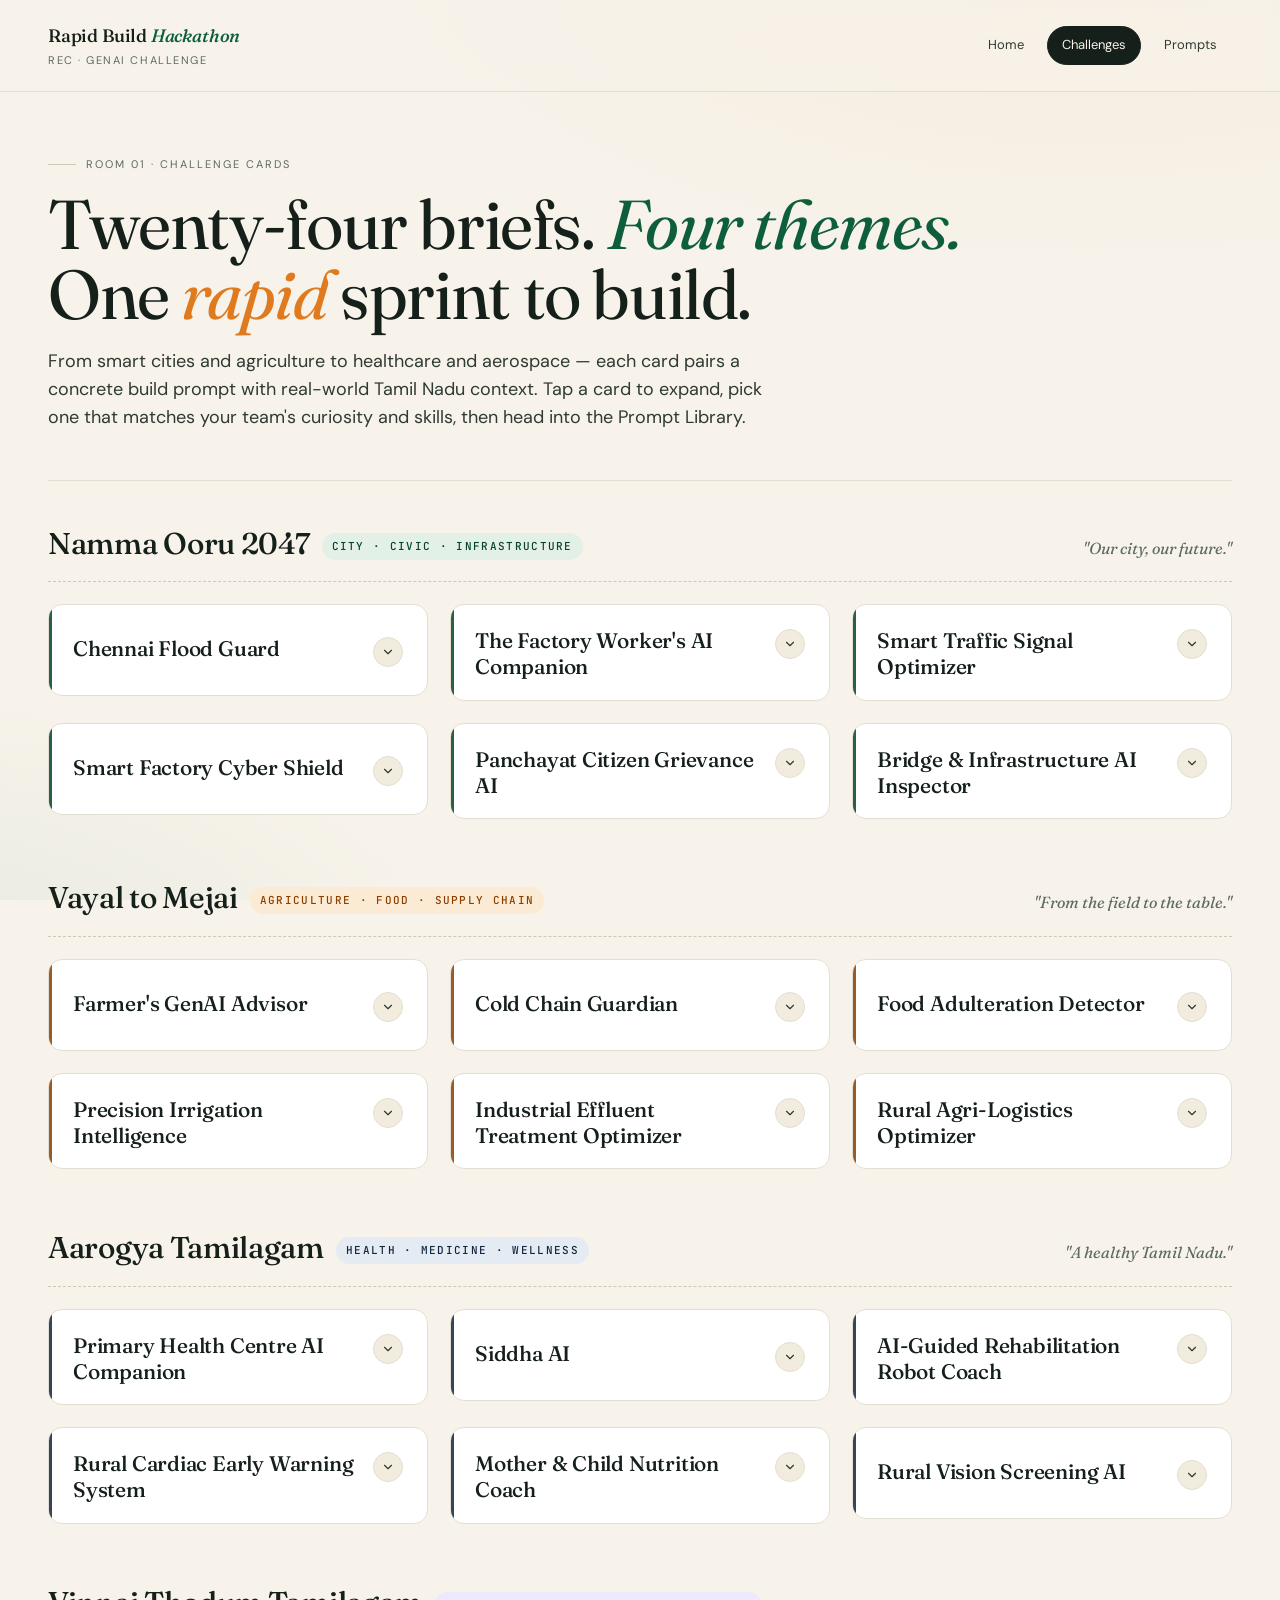
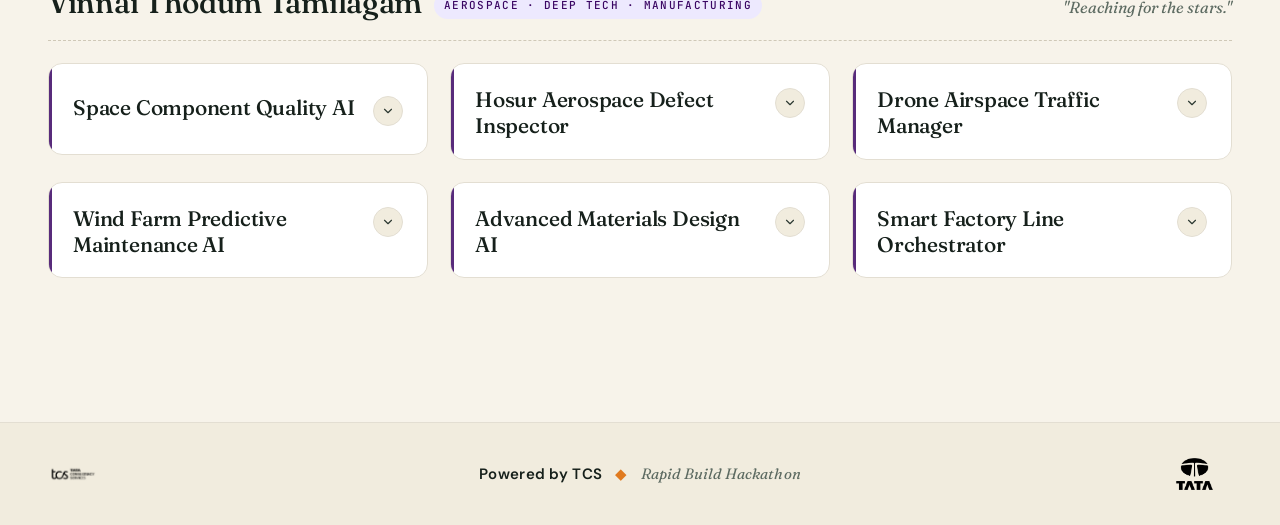
==== challenges.html @ cb7786ad "REC GenAI Hackathon site — challenges, prompts, and landing page Frontend-only site for the REC Rapi" ====
<!doctype html>
<html lang="en">
<head>
  <meta charset="utf-8" />
  <meta name="viewport" content="width=device-width, initial-scale=1" />
  <title>Challenges · REC GenAI Hackathon</title>
  <meta name="description" content="Twenty-four challenge briefs across four Tamil Nadu themes — Namma Ooru 2047, Vayal to Mejai, Aarogya Tamilagam, and Vinnai Thodum Tamilagam." />
  <link rel="preconnect" href="https://fonts.googleapis.com">
  <link rel="preconnect" href="https://fonts.gstatic.com" crossorigin>
  <link rel="stylesheet" href="styles.css" />
</head>
<body>
  <header class="topbar">
    <a href="index.html" class="brand" aria-label="Rapid Build Hackathon home">

      <span>
        <div class="brand-title">Rapid Build <em>Hackathon</em></div>
        <div class="brand-tag">REC · GenAI Challenge</div>
      </span>
    </a>
    <nav class="nav-links" aria-label="Primary">
      <a class="nav-link" href="index.html">Home</a>
      <a class="nav-link is-active" href="challenges.html">Challenges</a>
      <a class="nav-link" href="prompts.html">Prompts</a>
    </nav>
  </header>

  <main>
    <section class="rise d1">
      <div class="page-kicker">Room 01 · Challenge Cards</div>
      <h1 class="page-title">Twenty-four briefs. <em>Four themes.</em><br/>One <span class="sa">rapid</span> sprint to build.</h1>
      <p class="page-lead">From smart cities and agriculture to healthcare and aerospace &mdash; each card pairs a concrete build prompt with real-world Tamil Nadu context. Tap a card to expand, pick one that matches your team's curiosity and skills, then head into the Prompt Library.</p>
    </section>

    <div class="rule"></div>

    <!-- NAMMA OORU 2047 -->
    <section class="theme rise d2" data-accent="emerald">
      <header class="theme-head">
        <h2 class="theme-title">
          Namma Ooru 2047 <span class="pill">City · Civic · Infrastructure</span>
        </h2>
        <span class="theme-meaning">"Our city, our future."</span>
      </header>
      <div class="challenge-grid">

        <details class="challenge-card">
          <summary>
            <div class="summary-row">
              <h3 class="challenge-title">Chennai Flood Guard</h3>
              <span class="chevron" aria-hidden="true">
                <svg viewBox="0 0 24 24" fill="none" stroke="currentColor" stroke-width="2" stroke-linecap="round" stroke-linejoin="round"><path d="M6 9l6 6 6-6"/></svg>
              </span>
            </div>
          </summary>
          <div class="challenge-body">

            <p class="challenge-desc">Build a GenAI agent that fuses real-time rain gauge data, historical waterlogging maps, and live social media reports. It generates hyper-local flood risk alerts &mdash; by street and ward &mdash; delivered in Tamil and English via WhatsApp.</p>
            <p class="challenge-context">Chennai floods every monsoon season. Current district-level alerts arrive too late and cover large areas with no street-level precision. By the time residents on low-lying streets receive warnings, evacuation windows have already closed.</p>
            <a class="card-cta" href="prompts.html?t=Chennai%20Flood%20Guard">
              Choose this Challenge
              <svg viewBox="0 0 24 24" fill="none" stroke="currentColor" stroke-width="2" stroke-linecap="round" stroke-linejoin="round"><path d="M5 12h14M13 5l7 7-7 7"/></svg>
            </a>
          </div>
        </details>

        <details class="challenge-card">
          <summary>
            <div class="summary-row">
              <h3 class="challenge-title">The Factory Worker's AI Companion</h3>
              <span class="chevron" aria-hidden="true">
                <svg viewBox="0 0 24 24" fill="none" stroke="currentColor" stroke-width="2" stroke-linecap="round" stroke-linejoin="round"><path d="M6 9l6 6 6-6"/></svg>
              </span>
            </div>
          </summary>
          <div class="challenge-body">

            <p class="challenge-desc">Build a multilingual GenAI assistant (Tamil, Hindi, Odia, Bengali) accessible via WhatsApp. Workers query shift rosters, safety SOPs, and HR grievance status &mdash; all trained on factory procedures and labour-law summaries.</p>
            <p class="challenge-context">Sriperumbudur's 50,000+ migrant workers &mdash; from Odisha, Bihar, and West Bengal &mdash; struggle with safety protocols, shift schedules, and grievance filing due to language barriers and low digital literacy.</p>
            <a class="card-cta" href="prompts.html?t=The%20Factory%20Worker%E2%80%99s%20AI%20Companion">
              Choose this Challenge
              <svg viewBox="0 0 24 24" fill="none" stroke="currentColor" stroke-width="2" stroke-linecap="round" stroke-linejoin="round"><path d="M5 12h14M13 5l7 7-7 7"/></svg>
            </a>
          </div>
        </details>

        <details class="challenge-card">
          <summary>
            <div class="summary-row">
              <h3 class="challenge-title">Smart Traffic Signal Optimizer</h3>
              <span class="chevron" aria-hidden="true">
                <svg viewBox="0 0 24 24" fill="none" stroke="currentColor" stroke-width="2" stroke-linecap="round" stroke-linejoin="round"><path d="M6 9l6 6 6-6"/></svg>
              </span>
            </div>
          </summary>
          <div class="challenge-body">

            <p class="challenge-desc">Build a GenAI agent that ingests real-time CCTV analysis, GPS ambulance locations, and live congestion maps. It dynamically adjusts signal phases, creates green corridors for emergency vehicles, and predicts gridlock 30 minutes ahead.</p>
            <p class="challenge-context">Chennai's signal timings were last set decades ago and remain static. Emergency vehicles (108 ambulances, fire trucks) lose 8&ndash;12 minutes at signals &mdash; a delay that directly costs lives in cardiac and trauma cases.</p>
            <a class="card-cta" href="prompts.html?t=Smart%20Traffic%20Signal%20Optimizer">
              Choose this Challenge
              <svg viewBox="0 0 24 24" fill="none" stroke="currentColor" stroke-width="2" stroke-linecap="round" stroke-linejoin="round"><path d="M5 12h14M13 5l7 7-7 7"/></svg>
            </a>
          </div>
        </details>

        <details class="challenge-card">
          <summary>
            <div class="summary-row">
              <h3 class="challenge-title">Smart Factory Cyber Shield</h3>
              <span class="chevron" aria-hidden="true">
                <svg viewBox="0 0 24 24" fill="none" stroke="currentColor" stroke-width="2" stroke-linecap="round" stroke-linejoin="round"><path d="M6 9l6 6 6-6"/></svg>
              </span>
            </div>
          </summary>
          <div class="challenge-body">

            <p class="challenge-desc">Build a GenAI OT threat detection assistant that monitors IIoT telemetry for anomalies (lateral movement, command injection, protocol abuse). It classifies threats by severity, generates Tamil and English SOC reports, and recommends NIST-mapped containment steps.</p>
            <p class="challenge-context">Sriperumbudur's factories (Samsung, BMW, Bosch) run IIoT-connected production lines. A single ransomware hit on an OT/SCADA system halts production costing crores per hour &mdash; yet Tamil Nadu has no Industrial Cyber SOC.</p>
            <a class="card-cta" href="prompts.html?t=Smart%20Factory%20Cyber%20Shield">
              Choose this Challenge
              <svg viewBox="0 0 24 24" fill="none" stroke="currentColor" stroke-width="2" stroke-linecap="round" stroke-linejoin="round"><path d="M5 12h14M13 5l7 7-7 7"/></svg>
            </a>
          </div>
        </details>

        <details class="challenge-card">
          <summary>
            <div class="summary-row">
              <h3 class="challenge-title">Panchayat Citizen Grievance AI</h3>
              <span class="chevron" aria-hidden="true">
                <svg viewBox="0 0 24 24" fill="none" stroke="currentColor" stroke-width="2" stroke-linecap="round" stroke-linejoin="round"><path d="M6 9l6 6 6-6"/></svg>
              </span>
            </div>
          </summary>
          <div class="challenge-body">

            <p class="challenge-desc">Build a GenAI civic assistant where citizens report issues via WhatsApp in Tamil &mdash; text, photo, or voice. The AI classifies the complaint, extracts location, routes it to the correct department, estimates resolution time, sends follow-up reminders, and publishes a live ward-level dashboard.</p>
            <p class="challenge-context">Tamil Nadu's 12,500+ village panchayats and urban local bodies are flooded with citizen complaints &mdash; potholes, garbage, broken streetlights, water supply failures. Most sit unresolved for weeks because there is no intelligent triage, routing, or follow-up system.</p>
            <a class="card-cta" href="prompts.html?t=Panchayat%20Citizen%20Grievance%20AI">
              Choose this Challenge
              <svg viewBox="0 0 24 24" fill="none" stroke="currentColor" stroke-width="2" stroke-linecap="round" stroke-linejoin="round"><path d="M5 12h14M13 5l7 7-7 7"/></svg>
            </a>
          </div>
        </details>

        <details class="challenge-card">
          <summary>
            <div class="summary-row">
              <h3 class="challenge-title">Bridge &amp; Infrastructure AI Inspector</h3>
              <span class="chevron" aria-hidden="true">
                <svg viewBox="0 0 24 24" fill="none" stroke="currentColor" stroke-width="2" stroke-linecap="round" stroke-linejoin="round"><path d="M6 9l6 6 6-6"/></svg>
              </span>
            </div>
          </summary>
          <div class="challenge-body">

            <p class="challenge-desc">Build a GenAI infrastructure health system that ingests drone-captured imagery of bridge surfaces and joints, vibration sensor readings, and historical inspection reports. It generates a structural health score per span, flags deterioration patterns, prioritises maintenance urgency, and produces Tamil-language field reports for PWD engineers.</p>
            <p class="challenge-context">Tamil Nadu has 2,000+ bridges, many built before 1980. Manual PWD inspections happen every 3&ndash;5 years. Cyclone-season stress, excessive monsoon runoff, and heavy commercial traffic cause structural deterioration that goes undetected between inspection cycles.</p>
            <a class="card-cta" href="prompts.html?t=Bridge%20%26%20Infrastructure%20AI%20Inspector">
              Choose this Challenge
              <svg viewBox="0 0 24 24" fill="none" stroke="currentColor" stroke-width="2" stroke-linecap="round" stroke-linejoin="round"><path d="M5 12h14M13 5l7 7-7 7"/></svg>
            </a>
          </div>
        </details>

      </div>
    </section>

    <!-- VAYAL TO MEJAI -->
    <section class="theme rise d3" data-accent="saffron">
      <header class="theme-head">
        <h2 class="theme-title">
          Vayal to Mejai <span class="pill">Agriculture · Food · Supply Chain</span>
        </h2>
        <span class="theme-meaning">"From the field to the table."</span>
      </header>
      <div class="challenge-grid">

        <details class="challenge-card">
          <summary>
            <div class="summary-row">
              <h3 class="challenge-title">Farmer's GenAI Advisor</h3>
              <span class="chevron" aria-hidden="true">
                <svg viewBox="0 0 24 24" fill="none" stroke="currentColor" stroke-width="2" stroke-linecap="round" stroke-linejoin="round"><path d="M6 9l6 6 6-6"/></svg>
              </span>
            </div>
          </summary>
          <div class="challenge-body">

            <p class="challenge-desc">Build a GenAI app where farmers photograph their crop and describe symptoms in spoken Tamil. The system diagnoses the disease, explains treatment in plain Tamil, and recommends organic and chemical options with dosage.</p>
            <p class="challenge-context">Tamil Nadu farmers lose 20&ndash;35% of paddy and banana crops to pests and diseases they cannot identify early. Agricultural extension officers are stretched &mdash; often one per 500 farmers in delta districts.</p>
            <a class="card-cta" href="prompts.html?t=Farmer%E2%80%99s%20GenAI%20Advisor">
              Choose this Challenge
              <svg viewBox="0 0 24 24" fill="none" stroke="currentColor" stroke-width="2" stroke-linecap="round" stroke-linejoin="round"><path d="M5 12h14M13 5l7 7-7 7"/></svg>
            </a>
          </div>
        </details>

        <details class="challenge-card">
          <summary>
            <div class="summary-row">
              <h3 class="challenge-title">Cold Chain Guardian</h3>
              <span class="chevron" aria-hidden="true">
                <svg viewBox="0 0 24 24" fill="none" stroke="currentColor" stroke-width="2" stroke-linecap="round" stroke-linejoin="round"><path d="M6 9l6 6 6-6"/></svg>
              </span>
            </div>
          </summary>
          <div class="challenge-body">

            <p class="challenge-desc">Build a GenAI cold chain monitor that reads real-time temperature sensor data from trucks, predicts spoilage risk using historical patterns, and auto-suggests rerouting or emergency market offload &mdash; with Tamil voice alerts to drivers.</p>
            <p class="challenge-context">Tamil Nadu exports 40 lakh tonnes of bananas annually, but 30% spoil in transit due to temperature breaks and poor routing. Farmers lose an estimated Rs. 2,000 crore per year to this single supply chain failure.</p>
            <a class="card-cta" href="prompts.html?t=Cold%20Chain%20Guardian">
              Choose this Challenge
              <svg viewBox="0 0 24 24" fill="none" stroke="currentColor" stroke-width="2" stroke-linecap="round" stroke-linejoin="round"><path d="M5 12h14M13 5l7 7-7 7"/></svg>
            </a>
          </div>
        </details>

        <details class="challenge-card">
          <summary>
            <div class="summary-row">
              <h3 class="challenge-title">Food Adulteration Detector</h3>
              <span class="chevron" aria-hidden="true">
                <svg viewBox="0 0 24 24" fill="none" stroke="currentColor" stroke-width="2" stroke-linecap="round" stroke-linejoin="round"><path d="M6 9l6 6 6-6"/></svg>
              </span>
            </div>
          </summary>
          <div class="challenge-body">

            <p class="challenge-desc">Build a GenAI quality inspector: users photograph a product and enter basic spectral colour readings from a low-cost sensor. The AI cross-references adulteration signatures, generates a risk score, and produces an FSSAI-format test report.</p>
            <p class="challenge-context">Adulteration in idli batter, turmeric powder, and gingelly oil damages Tamil Nadu's Rs. 12,000-crore food export reputation. FSSAI lab tests take 2&ndash;3 weeks &mdash; far too slow to catch bad batches at source.</p>
            <a class="card-cta" href="prompts.html?t=Food%20Adulteration%20Detector">
              Choose this Challenge
              <svg viewBox="0 0 24 24" fill="none" stroke="currentColor" stroke-width="2" stroke-linecap="round" stroke-linejoin="round"><path d="M5 12h14M13 5l7 7-7 7"/></svg>
            </a>
          </div>
        </details>

        <details class="challenge-card">
          <summary>
            <div class="summary-row">
              <h3 class="challenge-title">Precision Irrigation Intelligence</h3>
              <span class="chevron" aria-hidden="true">
                <svg viewBox="0 0 24 24" fill="none" stroke="currentColor" stroke-width="2" stroke-linecap="round" stroke-linejoin="round"><path d="M6 9l6 6 6-6"/></svg>
              </span>
            </div>
          </summary>
          <div class="challenge-body">

            <p class="challenge-desc">Build a GenAI irrigation advisor that combines low-cost soil moisture IoT sensor readings, IMD 5-day weather forecast API, and crop water-requirement tables. It generates a daily field-level irrigation schedule and sends it via SMS/WhatsApp in Tamil.</p>
            <p class="challenge-context">Cauvery delta farmers use flood irrigation, wasting 40% more water than crops need. Tamil Nadu reservoirs hit 30% capacity in 2023. Precision irrigation could save 500 billion litres annually but current systems cost too much for smallholders.</p>
            <a class="card-cta" href="prompts.html?t=Precision%20Irrigation%20Intelligence">
              Choose this Challenge
              <svg viewBox="0 0 24 24" fill="none" stroke="currentColor" stroke-width="2" stroke-linecap="round" stroke-linejoin="round"><path d="M5 12h14M13 5l7 7-7 7"/></svg>
            </a>
          </div>
        </details>

        <details class="challenge-card">
          <summary>
            <div class="summary-row">
              <h3 class="challenge-title">Industrial Effluent Treatment Optimizer</h3>
              <span class="chevron" aria-hidden="true">
                <svg viewBox="0 0 24 24" fill="none" stroke="currentColor" stroke-width="2" stroke-linecap="round" stroke-linejoin="round"><path d="M6 9l6 6 6-6"/></svg>
              </span>
            </div>
          </summary>
          <div class="challenge-body">

            <p class="challenge-desc">Build a GenAI effluent treatment plant assistant that monitors incoming wastewater parameters (COD, BOD, pH, colour index) in real time, recommends chemical dosing adjustments, predicts compliance status before the next TNPCB inspection cycle, and generates Tamil-language shift instructions for plant operators.</p>
            <p class="challenge-context">Tiruppur's textile dyeing units discharge 100 million litres of effluent daily. TNPCB compliance failures lead to factory shutdowns worth crores. Manual ETP operators cannot react fast enough to incoming wastewater variation.</p>
            <a class="card-cta" href="prompts.html?t=Industrial%20Effluent%20Treatment%20Optimizer">
              Choose this Challenge
              <svg viewBox="0 0 24 24" fill="none" stroke="currentColor" stroke-width="2" stroke-linecap="round" stroke-linejoin="round"><path d="M5 12h14M13 5l7 7-7 7"/></svg>
            </a>
          </div>
        </details>

        <details class="challenge-card">
          <summary>
            <div class="summary-row">
              <h3 class="challenge-title">Rural Agri-Logistics Optimizer</h3>
              <span class="chevron" aria-hidden="true">
                <svg viewBox="0 0 24 24" fill="none" stroke="currentColor" stroke-width="2" stroke-linecap="round" stroke-linejoin="round"><path d="M6 9l6 6 6-6"/></svg>
              </span>
            </div>
          </summary>
          <div class="challenge-body">

            <p class="challenge-desc">Build a GenAI logistics coordinator that matches farmers with transporters based on crop type, quantity, distance, and market timing. It optimises routes to eliminate empty return trips, negotiates rates via a chat interface, and sends Tamil WhatsApp confirmation to all parties.</p>
            <p class="challenge-context">Tamil Nadu farmers lose 15&ndash;20% of post-harvest value to poor logistics &mdash; wrong vehicle type, empty return trips, and market timing mismatches. No digital platform connects farmers, transporters, and APMC mandis at the village level in Tamil.</p>
            <a class="card-cta" href="prompts.html?t=Rural%20Agri-Logistics%20Optimizer">
              Choose this Challenge
              <svg viewBox="0 0 24 24" fill="none" stroke="currentColor" stroke-width="2" stroke-linecap="round" stroke-linejoin="round"><path d="M5 12h14M13 5l7 7-7 7"/></svg>
            </a>
          </div>
        </details>

      </div>
    </section>

    <!-- AAROGYA TAMILAGAM -->
    <section class="theme rise d3" data-accent="indigo">
      <header class="theme-head">
        <h2 class="theme-title">
          Aarogya Tamilagam <span class="pill">Health · Medicine · Wellness</span>
        </h2>
        <span class="theme-meaning">"A healthy Tamil Nadu."</span>
      </header>
      <div class="challenge-grid">

        <details class="challenge-card">
          <summary>
            <div class="summary-row">
              <h3 class="challenge-title">Primary Health Centre AI Companion</h3>
              <span class="chevron" aria-hidden="true">
                <svg viewBox="0 0 24 24" fill="none" stroke="currentColor" stroke-width="2" stroke-linecap="round" stroke-linejoin="round"><path d="M6 9l6 6 6-6"/></svg>
              </span>
            </div>
          </summary>
          <div class="challenge-body">

            <p class="challenge-desc">Build a GenAI clinical companion that listens to doctor-patient conversations in Tamil, auto-fills structured patient history, suggests differential diagnoses from symptom clusters, and drafts referral letters with ICD-11 codes.</p>
            <p class="challenge-context">Tamil Nadu's 1,800 Primary Health Centres handle over 10 million patient visits monthly. Doctors spend 40% of consultation time on paperwork &mdash; history recording, prescription writing, and referral notes &mdash; cutting into actual care time.</p>
            <a class="card-cta" href="prompts.html?t=Primary%20Health%20Centre%20AI%20Companion">
              Choose this Challenge
              <svg viewBox="0 0 24 24" fill="none" stroke="currentColor" stroke-width="2" stroke-linecap="round" stroke-linejoin="round"><path d="M5 12h14M13 5l7 7-7 7"/></svg>
            </a>
          </div>
        </details>

        <details class="challenge-card">
          <summary>
            <div class="summary-row">
              <h3 class="challenge-title">Siddha AI</h3>
              <span class="chevron" aria-hidden="true">
                <svg viewBox="0 0 24 24" fill="none" stroke="currentColor" stroke-width="2" stroke-linecap="round" stroke-linejoin="round"><path d="M6 9l6 6 6-6"/></svg>
              </span>
            </div>
          </summary>
          <div class="challenge-body">

            <p class="challenge-desc">Build a GenAI assistant that takes Siddha diagnostic inputs and maps them to modern medical equivalents. It suggests integrative treatment plans and flags red-flag symptoms requiring urgent referral to an allopathic physician.</p>
            <p class="challenge-context">Tamil Nadu has 20,000+ registered Siddha practitioners treating millions. No digital system connects Siddha diagnoses &mdash; Naadi pariksha, Mukkutra imbalance &mdash; to modern lab results or structured referral pathways.</p>
            <a class="card-cta" href="prompts.html?t=Siddha%20AI">
              Choose this Challenge
              <svg viewBox="0 0 24 24" fill="none" stroke="currentColor" stroke-width="2" stroke-linecap="round" stroke-linejoin="round"><path d="M5 12h14M13 5l7 7-7 7"/></svg>
            </a>
          </div>
        </details>

        <details class="challenge-card">
          <summary>
            <div class="summary-row">
              <h3 class="challenge-title">AI-Guided Rehabilitation Robot Coach</h3>
              <span class="chevron" aria-hidden="true">
                <svg viewBox="0 0 24 24" fill="none" stroke="currentColor" stroke-width="2" stroke-linecap="round" stroke-linejoin="round"><path d="M6 9l6 6 6-6"/></svg>
              </span>
            </div>
          </summary>
          <div class="challenge-body">

            <p class="challenge-desc">Build an AI rehab coach that drives a low-cost 3D-printed robotic arm through patient-specific exercises. GenAI adapts the protocol from real-time range-of-motion sensor feedback, tracks weekly progress, and pushes summary reports to a remote supervising physio.</p>
            <p class="challenge-context">Tamil Nadu records 35,000+ stroke survivors annually. Post-stroke physiotherapy is unavailable in 80% of rural PHCs. Patients who cannot travel to district hospitals simply do not recover, leaving them permanently dependent.</p>
            <a class="card-cta" href="prompts.html?t=AI-Guided%20Rehabilitation%20Robot%20Coach">
              Choose this Challenge
              <svg viewBox="0 0 24 24" fill="none" stroke="currentColor" stroke-width="2" stroke-linecap="round" stroke-linejoin="round"><path d="M5 12h14M13 5l7 7-7 7"/></svg>
            </a>
          </div>
        </details>

        <details class="challenge-card">
          <summary>
            <div class="summary-row">
              <h3 class="challenge-title">Rural Cardiac Early Warning System</h3>
              <span class="chevron" aria-hidden="true">
                <svg viewBox="0 0 24 24" fill="none" stroke="currentColor" stroke-width="2" stroke-linecap="round" stroke-linejoin="round"><path d="M6 9l6 6 6-6"/></svg>
              </span>
            </div>
          </summary>
          <div class="challenge-body">

            <p class="challenge-desc">Build a GenAI system that analyses ECG signals from a low-cost single-lead wearable patch. It detects arrhythmia and pre-infarction patterns, instantly pushes a clinical summary and risk score to the nearest 108 control room and the patient's assigned cardiologist.</p>
            <p class="challenge-context">Tamil Nadu loses 40,000+ lives annually to preventable cardiac events. In rural areas, ECG machines are unaffordable and cardiologists are unreachable. The 108 ambulance arrives after the golden hour &mdash; because no one triggered the alert in time.</p>
            <a class="card-cta" href="prompts.html?t=Rural%20Cardiac%20Early%20Warning%20System">
              Choose this Challenge
              <svg viewBox="0 0 24 24" fill="none" stroke="currentColor" stroke-width="2" stroke-linecap="round" stroke-linejoin="round"><path d="M5 12h14M13 5l7 7-7 7"/></svg>
            </a>
          </div>
        </details>

        <details class="challenge-card">
          <summary>
            <div class="summary-row">
              <h3 class="challenge-title">Mother &amp; Child Nutrition Coach</h3>
              <span class="chevron" aria-hidden="true">
                <svg viewBox="0 0 24 24" fill="none" stroke="currentColor" stroke-width="2" stroke-linecap="round" stroke-linejoin="round"><path d="M6 9l6 6 6-6"/></svg>
              </span>
            </div>
          </summary>
          <div class="challenge-body">

            <p class="challenge-desc">Build a GenAI nutrition coach for ICDS Anganwadi workers. It generates personalised weekly meal plans for pregnant mothers and children under 5 &mdash; using locally available TN foods, seasonal availability, and family income constraints. It sends Tamil-language voice messages with cooking instructions and monthly growth tracking nudges.</p>
            <p class="challenge-context">Tamil Nadu has a 16% child stunting rate despite strong Anganwadi coverage. Mothers receive generic nutrition guidance that ignores local food availability, family income level, and cultural food preferences.</p>
            <a class="card-cta" href="prompts.html?t=Mother%20%26%20Child%20Nutrition%20Coach">
              Choose this Challenge
              <svg viewBox="0 0 24 24" fill="none" stroke="currentColor" stroke-width="2" stroke-linecap="round" stroke-linejoin="round"><path d="M5 12h14M13 5l7 7-7 7"/></svg>
            </a>
          </div>
        </details>

        <details class="challenge-card">
          <summary>
            <div class="summary-row">
              <h3 class="challenge-title">Rural Vision Screening AI</h3>
              <span class="chevron" aria-hidden="true">
                <svg viewBox="0 0 24 24" fill="none" stroke="currentColor" stroke-width="2" stroke-linecap="round" stroke-linejoin="round"><path d="M6 9l6 6 6-6"/></svg>
              </span>
            </div>
          </summary>
          <div class="challenge-body">

            <p class="challenge-desc">Build a GenAI-powered retinal screening tool that analyses fundus photographs taken with a low-cost smartphone adapter. It classifies diabetic retinopathy grade, detects early cataract signs, flags urgent referrals, and generates Tamil-language patient counselling messages and referral notes.</p>
            <p class="challenge-context">Tamil Nadu has 500,000+ preventable blindness cases annually. Diabetic retinopathy and cataract go undiagnosed in rural areas because ophthalmologists are concentrated in Chennai, Madurai, and Coimbatore. Patients present only after permanent vision loss.</p>
            <a class="card-cta" href="prompts.html?t=Rural%20Vision%20Screening%20AI">
              Choose this Challenge
              <svg viewBox="0 0 24 24" fill="none" stroke="currentColor" stroke-width="2" stroke-linecap="round" stroke-linejoin="round"><path d="M5 12h14M13 5l7 7-7 7"/></svg>
            </a>
          </div>
        </details>

      </div>
    </section>

    <!-- VINNAI THODUM TAMILAGAM -->
    <section class="theme rise d4" data-accent="violet">
      <header class="theme-head">
        <h2 class="theme-title">
          Vinnai Thodum Tamilagam <span class="pill">Aerospace · Deep Tech · Manufacturing</span>
        </h2>
        <span class="theme-meaning">"Reaching for the stars."</span>
      </header>
      <div class="challenge-grid">

        <details class="challenge-card">
          <summary>
            <div class="summary-row">
              <h3 class="challenge-title">Space Component Quality AI</h3>
              <span class="chevron" aria-hidden="true">
                <svg viewBox="0 0 24 24" fill="none" stroke="currentColor" stroke-width="2" stroke-linecap="round" stroke-linejoin="round"><path d="M6 9l6 6 6-6"/></svg>
              </span>
            </div>
          </summary>
          <div class="challenge-body">

            <p class="challenge-desc">Build a GenAI system that cross-references component inspection images, test report PDFs, and supplier quality records to flag anomaly patterns before assembly &mdash; generating a risk score and plain-language explanation per flagged component.</p>
            <p class="challenge-context">ISRO launch vehicles use thousands of components from multiple suppliers. Quality anomalies are typically caught only after full assembly &mdash; causing multi-crore rework cycles and pushing launch windows back by months.</p>
            <a class="card-cta" href="prompts.html?t=Space%20Component%20Quality%20AI">
              Choose this Challenge
              <svg viewBox="0 0 24 24" fill="none" stroke="currentColor" stroke-width="2" stroke-linecap="round" stroke-linejoin="round"><path d="M5 12h14M13 5l7 7-7 7"/></svg>
            </a>
          </div>
        </details>

        <details class="challenge-card">
          <summary>
            <div class="summary-row">
              <h3 class="challenge-title">Hosur Aerospace Defect Inspector</h3>
              <span class="chevron" aria-hidden="true">
                <svg viewBox="0 0 24 24" fill="none" stroke="currentColor" stroke-width="2" stroke-linecap="round" stroke-linejoin="round"><path d="M6 9l6 6 6-6"/></svg>
              </span>
            </div>
          </summary>
          <div class="challenge-body">

            <p class="challenge-desc">Build a GenAI vision agent that analyses high-resolution images of aerospace components, detects and classifies surface defects, maps findings onto the corresponding CAD drawing, and auto-generates an AS9100-compliant inspection report.</p>
            <p class="challenge-context">Tamil Nadu's Hosur cluster manufactures critical parts for HAL and ISRO. Manual visual inspection misses micro-cracks and surface defects in composite materials &mdash; with potentially catastrophic consequences in flight.</p>
            <a class="card-cta" href="prompts.html?t=Hosur%20Aerospace%20Defect%20Inspector">
              Choose this Challenge
              <svg viewBox="0 0 24 24" fill="none" stroke="currentColor" stroke-width="2" stroke-linecap="round" stroke-linejoin="round"><path d="M5 12h14M13 5l7 7-7 7"/></svg>
            </a>
          </div>
        </details>

        <details class="challenge-card">
          <summary>
            <div class="summary-row">
              <h3 class="challenge-title">Drone Airspace Traffic Manager</h3>
              <span class="chevron" aria-hidden="true">
                <svg viewBox="0 0 24 24" fill="none" stroke="currentColor" stroke-width="2" stroke-linecap="round" stroke-linejoin="round"><path d="M6 9l6 6 6-6"/></svg>
              </span>
            </div>
          </summary>
          <div class="challenge-body">

            <p class="challenge-desc">Build a GenAI UTM dashboard that ingests live drone GPS telemetry, assigns conflict-free flight corridors, detects path conflicts and auto-reroutes, enforces geofencing around restricted zones, and generates DGCA-compliant mission logs.</p>
            <p class="challenge-context">Tamil Nadu's industrial corridors (Sriperumbudur, Hosur, Tirunelveli) are adopting commercial drones for delivery, inspection, and crop spraying. No Unmanned Traffic Management system exists at low altitude &mdash; drone conflicts and DGCA violations are rising weekly.</p>
            <a class="card-cta" href="prompts.html?t=Drone%20Airspace%20Traffic%20Manager">
              Choose this Challenge
              <svg viewBox="0 0 24 24" fill="none" stroke="currentColor" stroke-width="2" stroke-linecap="round" stroke-linejoin="round"><path d="M5 12h14M13 5l7 7-7 7"/></svg>
            </a>
          </div>
        </details>

        <details class="challenge-card">
          <summary>
            <div class="summary-row">
              <h3 class="challenge-title">Wind Farm Predictive Maintenance AI</h3>
              <span class="chevron" aria-hidden="true">
                <svg viewBox="0 0 24 24" fill="none" stroke="currentColor" stroke-width="2" stroke-linecap="round" stroke-linejoin="round"><path d="M6 9l6 6 6-6"/></svg>
              </span>
            </div>
          </summary>
          <div class="challenge-body">

            <p class="challenge-desc">Build a GenAI predictive maintenance system that ingests vibration sensor streams, SCADA wind and power data, and historical failure records. It identifies turbines needing attention 72 hours ahead, generates prioritised work orders, and produces Tamil-language technician briefing notes.</p>
            <p class="challenge-context">Tirunelveli's Mupandal wind farm is one of Asia's largest onshore installations. Turbine downtime costs Rs 50,000+ per hour. Calendar-based maintenance causes both unnecessary shutdowns and catastrophic unplanned failures.</p>
            <a class="card-cta" href="prompts.html?t=Wind%20Farm%20Predictive%20Maintenance%20AI">
              Choose this Challenge
              <svg viewBox="0 0 24 24" fill="none" stroke="currentColor" stroke-width="2" stroke-linecap="round" stroke-linejoin="round"><path d="M5 12h14M13 5l7 7-7 7"/></svg>
            </a>
          </div>
        </details>

        <details class="challenge-card">
          <summary>
            <div class="summary-row">
              <h3 class="challenge-title">Advanced Materials Design AI</h3>
              <span class="chevron" aria-hidden="true">
                <svg viewBox="0 0 24 24" fill="none" stroke="currentColor" stroke-width="2" stroke-linecap="round" stroke-linejoin="round"><path d="M6 9l6 6 6-6"/></svg>
              </span>
            </div>
          </summary>
          <div class="challenge-body">

            <p class="challenge-desc">Build a GenAI materials discovery assistant that suggests composite formulations based on performance targets. It generates FEA simulation parameters, cross-references patent databases to ensure novelty, and produces a structured test specification document.</p>
            <p class="challenge-context">Tamil Nadu's defence and aerospace suppliers need lighter, stronger composite materials but depend on expensive foreign material databases and iterative physical testing. A single composite formulation R&amp;D cycle takes 6&ndash;12 months.</p>
            <a class="card-cta" href="prompts.html?t=Advanced%20Materials%20Design%20AI">
              Choose this Challenge
              <svg viewBox="0 0 24 24" fill="none" stroke="currentColor" stroke-width="2" stroke-linecap="round" stroke-linejoin="round"><path d="M5 12h14M13 5l7 7-7 7"/></svg>
            </a>
          </div>
        </details>

        <details class="challenge-card">
          <summary>
            <div class="summary-row">
              <h3 class="challenge-title">Smart Factory Line Orchestrator</h3>
              <span class="chevron" aria-hidden="true">
                <svg viewBox="0 0 24 24" fill="none" stroke="currentColor" stroke-width="2" stroke-linecap="round" stroke-linejoin="round"><path d="M6 9l6 6 6-6"/></svg>
              </span>
            </div>
          </summary>
          <div class="challenge-body">

            <p class="challenge-desc">Build a GenAI factory orchestrator that fuses real-time PLC/SCADA sensor streams, maintenance logs, and production schedules. It predicts line stoppages 4 hours ahead, auto-generates Tamil-language shift-handover briefings, and recommends micro-schedule adjustments to meet daily output targets.</p>
            <p class="challenge-context">Tamil Nadu's auto-component manufacturers (supplying Ashok Leyland, TVS, Royal Enfield) lose 12&ndash;18% of production capacity to unplanned assembly line stoppages. Current HMI dashboards display historical data &mdash; they do not predict or prevent failures.</p>
            <a class="card-cta" href="prompts.html?t=Smart%20Factory%20Line%20Orchestrator">
              Choose this Challenge
              <svg viewBox="0 0 24 24" fill="none" stroke="currentColor" stroke-width="2" stroke-linecap="round" stroke-linejoin="round"><path d="M5 12h14M13 5l7 7-7 7"/></svg>
            </a>
          </div>
        </details>

      </div>
    </section>
  </main>

  <footer class="site-footer">
    <div class="footer-inner">
      <div class="footer-logo left">
        <img src="logos/tcs-logo.png" alt="Tata Consultancy Services" />
      </div>
      <div class="footer-center">
        <strong>Powered by TCS</strong>
        <span class="dot">&#9670;</span>
        <span>Rapid Build Hackathon</span>
      </div>
      <div class="footer-logo right">
        <img src="logos/tata-logo.png" alt="Tata Group" />
      </div>
    </div>
  </footer>
</body>
</html>
---- styles.css ----
/* ============================================================
   Rapid Build Hackathon — REC GenAI Challenge
   Theme: refined editorial w/ Tamil Nadu palette
   ============================================================ */

@import url('https://fonts.googleapis.com/css2?family=Fraunces:opsz,wght@9..144,300;9..144,400;9..144,500;9..144,600;9..144,700&family=DM+Sans:opsz,wght@9..40,300;9..40,400;9..40,500;9..40,600;9..40,700&family=JetBrains+Mono:wght@400;500&display=swap');

:root {
  --ink: #16201B;
  --ink-soft: #2E3A33;
  --muted: #5C6A61;
  --line: #E3DED2;
  --line-strong: #CFC8B7;

  --paper: #F7F3EA;
  --paper-2: #F1ECDE;
  --surface: #FFFFFF;

  --emerald: #0E5E3E;
  --emerald-soft: #E3F0E7;
  --emerald-ink: #07442A;

  --saffron: #E07A1F;
  --saffron-soft: #FCEBD4;
  --saffron-ink: #8A3F00;

  --indigo: #1E3A5F;
  --indigo-soft: #E5EBF3;
  --indigo-ink: #122640;

  --violet: #5B21B6;
  --violet-soft: #EDE9FE;
  --violet-ink: #3B0764;

  --radius-s: 8px;
  --radius-m: 14px;
  --radius-l: 22px;

  --shadow-soft: 0 1px 0 rgba(22,32,27,0.04), 0 10px 30px -18px rgba(22,32,27,0.18);
  --shadow-card: 0 1px 0 rgba(22,32,27,0.04), 0 20px 50px -28px rgba(22,32,27,0.25);

  --font-display: 'Fraunces', ui-serif, Georgia, serif;
  --font-body: 'DM Sans', ui-sans-serif, system-ui, sans-serif;
  --font-mono: 'JetBrains Mono', ui-monospace, monospace;
}

* { box-sizing: border-box; }
html, body { margin: 0; padding: 0; }

body {
  font-family: var(--font-body);
  color: var(--ink);
  background: var(--paper);
  -webkit-font-smoothing: antialiased;
  font-size: 16px;
  line-height: 1.55;
  min-height: 100vh;
  display: flex;
  flex-direction: column;

  background-image:
    radial-gradient(1200px 600px at 85% -10%, rgba(224,122,31,0.08), transparent 60%),
    radial-gradient(1000px 500px at -10% 110%, rgba(14,94,62,0.07), transparent 60%);
  background-attachment: fixed;
}

/* ---------- Navigation / top bar ---------- */
.topbar {
  padding: 22px 48px;
  display: flex;
  align-items: center;
  justify-content: space-between;
  border-bottom: 1px solid var(--line);
  background: rgba(247,243,234,0.7);
  backdrop-filter: saturate(1.1) blur(8px);
  position: sticky;
  top: 0;
  z-index: 40;
}

.brand {
  display: flex;
  align-items: center;
  gap: 14px;
  text-decoration: none;
  color: var(--ink);
}

.brand-mark {
  width: 34px; height: 34px; border-radius: 10px;
  background: linear-gradient(135deg, var(--emerald) 0%, var(--emerald-ink) 100%);
  display: grid; place-items: center;
  color: #fff; font-family: var(--font-display); font-weight: 600;
  box-shadow: inset 0 0 0 1px rgba(255,255,255,0.15), 0 6px 16px -8px rgba(14,94,62,0.6);
}
.brand-mark::before {
  content: '';
  width: 14px; height: 14px;
  background:
    linear-gradient(var(--saffron), var(--saffron)) center/2px 14px no-repeat,
    linear-gradient(var(--saffron), var(--saffron)) center/14px 2px no-repeat;
  transform: rotate(45deg);
  opacity: 0.95;
}

.brand-title {
  font-family: var(--font-display);
  font-weight: 500;
  font-size: 18px;
  letter-spacing: -0.01em;
}
.brand-title em {
  font-style: italic;
  color: var(--emerald);
  font-weight: 500;
}
.brand-tag {
  font-size: 11px;
  text-transform: uppercase;
  letter-spacing: 0.14em;
  color: var(--muted);
  margin-top: 2px;
}

.nav-links {
  display: flex;
  gap: 8px;
  align-items: center;
}
.nav-link {
  font-size: 13px;
  text-decoration: none;
  color: var(--ink-soft);
  padding: 8px 14px;
  border-radius: 999px;
  border: 1px solid transparent;
  transition: all 0.2s ease;
}
.nav-link:hover { border-color: var(--line-strong); background: var(--surface); }
.nav-link.is-active {
  background: var(--ink);
  color: var(--paper);
  border-color: var(--ink);
}

/* ---------- Generic layout ---------- */
main {
  flex: 1;
  padding: 56px 48px 88px;
  max-width: 1280px;
  width: 100%;
  margin: 0 auto;
}

.page-kicker {
  display: inline-flex;
  gap: 10px;
  align-items: center;
  font-size: 11px;
  text-transform: uppercase;
  letter-spacing: 0.18em;
  color: var(--muted);
  margin-bottom: 16px;
}
.page-kicker::before {
  content: '';
  width: 28px; height: 1px; background: var(--line-strong);
}

.page-title {
  font-family: var(--font-display);
  font-weight: 400;
  font-size: clamp(42px, 5.4vw, 72px);
  line-height: 1.02;
  letter-spacing: -0.02em;
  margin: 0 0 12px;
}
.page-title em {
  font-style: italic;
  color: var(--emerald);
  font-weight: 400;
}
.page-title .sa {
  color: var(--saffron);
  font-style: italic;
}

.page-lead {
  font-size: 18px;
  color: var(--ink-soft);
  max-width: 720px;
  line-height: 1.55;
}

.rule {
  height: 1px;
  background: var(--line);
  margin: 48px 0 40px;
}

/* ---------- Landing / track cards ---------- */
.track-intro {
  display: flex;
  justify-content: space-between;
  align-items: flex-end;
  flex-wrap: wrap;
  gap: 18px;
  margin-bottom: 28px;
}
.track-intro h2 {
  font-family: var(--font-display);
  font-weight: 500;
  font-size: 26px;
  letter-spacing: -0.01em;
  margin: 0;
}
.track-intro .meta {
  font-size: 12px;
  text-transform: uppercase;
  letter-spacing: 0.16em;
  color: var(--muted);
  font-family: var(--font-mono);
}

.tracks {
  display: grid;
  grid-template-columns: repeat(2, 1fr);
  gap: 26px;
}

.track-card {
  position: relative;
  background: var(--surface);
  border: 1px solid var(--line);
  border-radius: var(--radius-l);
  padding: 34px 34px 30px;
  text-decoration: none;
  color: inherit;
  transition: transform 0.35s cubic-bezier(.2,.8,.2,1), box-shadow 0.35s ease, border-color 0.2s;
  overflow: hidden;
  display: flex;
  flex-direction: column;
  min-height: 320px;
}
.track-card::after {
  content: '';
  position: absolute;
  inset: 0;
  border-radius: inherit;
  pointer-events: none;
  background:
    radial-gradient(400px 160px at 100% 0%, var(--accent-soft, transparent), transparent 60%);
  opacity: 0.9;
}
.track-card:hover {
  transform: translateY(-4px);
  box-shadow: var(--shadow-card);
  border-color: var(--line-strong);
}

.track-card[data-accent="emerald"] { --accent: var(--emerald); --accent-soft: var(--emerald-soft); }
.track-card[data-accent="saffron"] { --accent: var(--saffron); --accent-soft: var(--saffron-soft); }

.track-num {
  font-family: var(--font-mono);
  font-size: 11px;
  color: var(--muted);
  letter-spacing: 0.15em;
}
.track-icon {
  width: 46px; height: 46px;
  border-radius: 12px;
  background: var(--accent-soft);
  color: var(--accent);
  display: grid; place-items: center;
  margin: 18px 0 22px;
  position: relative;
  z-index: 1;
}
.track-icon svg { width: 22px; height: 22px; }

.track-card h3 {
  font-family: var(--font-display);
  font-size: 30px;
  font-weight: 500;
  letter-spacing: -0.02em;
  margin: 0 0 10px;
  display: flex;
  align-items: center;
  gap: 10px;
  position: relative;
  z-index: 1;
}
.track-card h3 .arrow {
  transition: transform 0.3s ease;
  color: var(--accent);
}
.track-card:hover h3 .arrow { transform: translateX(6px); }

.track-card p {
  color: var(--ink-soft);
  font-size: 15px;
  line-height: 1.6;
  margin: 0 0 22px;
  max-width: 46ch;
  position: relative; z-index: 1;
}

.chips { display: flex; flex-wrap: wrap; gap: 8px; margin-top: auto; position: relative; z-index: 1; }
.chip {
  font-size: 12px;
  font-family: var(--font-mono);
  padding: 5px 10px;
  border-radius: 999px;
  background: var(--paper-2);
  border: 1px solid var(--line);
  color: var(--ink-soft);
}

/* ---------- Theme sections on challenges page ---------- */
.theme {
  margin-bottom: 56px;
}
.theme-head {
  display: flex;
  align-items: baseline;
  justify-content: space-between;
  gap: 16px;
  margin-bottom: 22px;
  padding-bottom: 14px;
  border-bottom: 1px dashed var(--line-strong);
}
.theme-title {
  font-family: var(--font-display);
  font-weight: 500;
  font-size: 30px;
  letter-spacing: -0.01em;
  margin: 0;
  display: flex;
  align-items: baseline;
  gap: 12px;
}
.theme-title .pill {
  font-family: var(--font-mono);
  font-size: 11px;
  font-weight: 500;
  letter-spacing: 0.12em;
  text-transform: uppercase;
  padding: 4px 9px;
  border-radius: 999px;
  background: var(--accent-soft, var(--emerald-soft));
  color: var(--accent, var(--emerald-ink));
  border: 1px solid transparent;
  position: relative;
  top: -4px;
}
.theme-meaning {
  font-family: var(--font-display);
  font-style: italic;
  color: var(--muted);
  font-size: 16px;
}

.theme[data-accent="emerald"] { --accent: var(--emerald-ink); --accent-soft: var(--emerald-soft); }
.theme[data-accent="saffron"] { --accent: var(--saffron-ink); --accent-soft: var(--saffron-soft); }
.theme[data-accent="indigo"]  { --accent: var(--indigo-ink); --accent-soft: var(--indigo-soft); }
.theme[data-accent="violet"]  { --accent: var(--violet-ink); --accent-soft: var(--violet-soft); }

.challenge-grid {
  display: grid;
  grid-template-columns: repeat(3, 1fr);
  gap: 22px;
  align-items: start;
}

/* ---------- Challenge card (collapsible <details>) ---------- */
.challenge-card {
  background: var(--surface);
  border: 1px solid var(--line);
  border-radius: var(--radius-m);
  transition: box-shadow 0.25s ease, border-color 0.2s;
  position: relative;
  overflow: hidden;
}
.challenge-card::before {
  content: '';
  position: absolute;
  left: 0; top: 0; bottom: 0;
  width: 3px;
  background: var(--accent, var(--emerald));
  opacity: 0.85;
  z-index: 1;
}
.challenge-card:hover {
  box-shadow: var(--shadow-soft);
  border-color: var(--line-strong);
}
.challenge-card[open] {
  box-shadow: var(--shadow-soft);
  border-color: var(--line-strong);
}

.challenge-card > summary {
  list-style: none;
  cursor: pointer;
  padding: 22px 24px 20px;
  min-height: 90px;
  display: flex;
  flex-direction: column;
  justify-content: center;
  gap: 12px;
  transition: background 0.2s ease;
  user-select: none;
}
.challenge-card > summary::-webkit-details-marker { display: none; }
.challenge-card > summary::marker { content: ''; }
.challenge-card > summary:hover { background: rgba(14,94,62,0.025); }
.challenge-card > summary:focus-visible {
  outline: 2px solid var(--emerald);
  outline-offset: -2px;
  border-radius: var(--radius-m);
}

.summary-row {
  display: flex;
  align-items: flex-start;
  justify-content: space-between;
  gap: 14px;
}

.chevron {
  flex-shrink: 0;
  width: 30px;
  height: 30px;
  border-radius: 999px;
  background: var(--paper-2);
  border: 1px solid var(--line);
  color: var(--ink-soft);
  display: grid;
  place-items: center;
  transition: transform 0.3s cubic-bezier(.2,.8,.2,1), background 0.2s, color 0.2s;
  margin-top: 2px;
}
.chevron svg { width: 14px; height: 14px; }
.challenge-card[open] .chevron {
  transform: rotate(180deg);
  background: var(--accent, var(--emerald));
  color: #fff;
  border-color: var(--accent, var(--emerald));
}

.challenge-body {
  padding: 0 24px 22px;
  display: flex;
  flex-direction: column;
  gap: 14px;
  animation: card-reveal 0.35s cubic-bezier(.2,.8,.2,1);
}
@keyframes card-reveal {
  from { opacity: 0; transform: translateY(-6px); }
  to   { opacity: 1; transform: translateY(0); }
}

.challenge-top {
  display: flex;
  align-items: center;
  justify-content: flex-end;
  gap: 10px;
  font-family: var(--font-mono);
  font-size: 11px;
  letter-spacing: 0.1em;
  color: var(--muted);
}

.difficulty {
  font-family: var(--font-mono);
  font-size: 10px;
  text-transform: uppercase;
  letter-spacing: 0.14em;
  padding: 3px 8px;
  border-radius: 999px;
  background: var(--paper-2);
  border: 1px solid var(--line);
}
.difficulty.medium { color: var(--indigo); background: var(--indigo-soft); border-color: transparent; }
.difficulty.hard { color: #9A2A2A; background: #FAE1DF; border-color: transparent; }

.challenge-title {
  font-family: var(--font-display);
  font-weight: 500;
  font-size: 21px;
  line-height: 1.25;
  letter-spacing: -0.01em;
  margin: 0;
  color: var(--ink);
  flex: 1;
}
.challenge-desc {
  font-size: 14.5px;
  line-height: 1.6;
  color: var(--ink-soft);
  margin: 0;
}
.challenge-context {
  font-size: 12.5px;
  line-height: 1.55;
  color: var(--muted);
  padding-top: 12px;
  margin: 0;
  border-top: 1px dashed var(--line);
  font-style: italic;
}

.card-cta {
  align-self: flex-start;
  display: inline-flex;
  align-items: center;
  gap: 8px;
  margin-top: 4px;
  padding: 10px 16px;
  border-radius: 999px;
  background: var(--ink);
  color: var(--paper);
  font-size: 13px;
  font-weight: 500;
  letter-spacing: 0.01em;
  text-decoration: none;
  border: 1px solid var(--ink);
  transition: background 0.2s, border-color 0.2s, transform 0.2s, color 0.2s;
}
.card-cta svg {
  width: 14px;
  height: 14px;
  transition: transform 0.25s ease;
}
.card-cta:hover {
  background: var(--emerald);
  border-color: var(--emerald);
  transform: translateY(-1px);
}
.card-cta:hover svg { transform: translateX(3px); }

/* ---------- Selected challenge banner (prompts page) ---------- */
.selected-banner {
  margin-top: 28px;
  display: flex;
  align-items: center;
  gap: 18px;
  padding: 14px 20px;
  background: var(--emerald-soft);
  border: 1px solid rgba(14,94,62,0.25);
  border-radius: var(--radius-m);
  flex-wrap: wrap;
}
.sb-label {
  font-family: var(--font-mono);
  font-size: 11px;
  letter-spacing: 0.14em;
  text-transform: uppercase;
  color: var(--emerald-ink);
}
.sb-main {
  display: flex;
  align-items: baseline;
  gap: 12px;
  flex: 1;
  min-width: 0;
}
.sb-title {
  font-family: var(--font-display);
  font-size: 19px;
  letter-spacing: -0.01em;
  color: var(--ink);
  font-weight: 500;
}
.sb-change {
  font-size: 13px;
  color: var(--emerald-ink);
  text-decoration: none;
  border-bottom: 1px dashed rgba(14,94,62,0.5);
  padding-bottom: 1px;
}
.sb-change:hover { border-bottom-style: solid; }

/* ---------- LLM quick-launch bar ---------- */
.llm-bar {
  margin-top: 28px;
  display: flex;
  align-items: center;
  gap: 18px;
  padding: 16px 22px;
  background: var(--surface);
  border: 1px solid var(--line);
  border-radius: var(--radius-m);
  flex-wrap: wrap;
}
.llm-bar-label {
  font-family: var(--font-mono);
  font-size: 11px;
  letter-spacing: 0.12em;
  text-transform: uppercase;
  color: var(--muted);
}
.llm-buttons {
  display: flex;
  gap: 10px;
  flex-wrap: wrap;
  margin-left: auto;
}
.llm-btn {
  display: inline-flex;
  align-items: center;
  gap: 8px;
  padding: 9px 18px;
  border-radius: 999px;
  border: 1px solid var(--line-strong);
  background: var(--paper-2);
  color: var(--ink);
  font-family: var(--font-body);
  font-size: 13px;
  font-weight: 500;
  text-decoration: none;
  transition: all 0.2s ease;
}
.llm-btn:hover {
  border-color: var(--emerald);
  background: var(--emerald-soft);
  color: var(--emerald-ink);
  transform: translateY(-1px);
  box-shadow: var(--shadow-soft);
}
.llm-logo {
  width: 20px;
  height: 20px;
  flex-shrink: 0;
}

.prompt-text mark.token {
  background: var(--saffron-soft);
  color: var(--saffron-ink);
  padding: 1px 6px;
  border-radius: 4px;
  font-weight: 600;
  font-family: inherit;
}

/* ---------- Prompts page ---------- */
.prompt-intro {
  display: grid;
  grid-template-columns: 1.2fr 1fr;
  gap: 40px;
  align-items: start;
  margin-bottom: 48px;
}
.prompt-flow {
  background: var(--surface);
  border: 1px solid var(--line);
  border-radius: var(--radius-m);
  padding: 24px;
}
.prompt-flow h4 {
  margin: 0 0 16px;
  font-family: var(--font-mono);
  font-size: 11px;
  letter-spacing: 0.14em;
  text-transform: uppercase;
  color: var(--muted);
}
.flow-step {
  display: flex;
  align-items: center;
  gap: 12px;
  padding: 8px 0;
  font-size: 14px;
  color: var(--ink-soft);
  border-top: 1px dashed var(--line);
}
.flow-step:first-of-type { border-top: 0; }
.flow-step .n {
  font-family: var(--font-mono);
  font-size: 11px;
  color: var(--muted);
  width: 22px;
}
.flow-step .name {
  font-family: var(--font-display);
  font-weight: 500;
  color: var(--ink);
  font-size: 16px;
  letter-spacing: -0.005em;
}
.flow-step .arrow-small {
  margin-left: auto;
  opacity: 0.5;
  color: var(--emerald);
}

.prompt-list {
  display: flex;
  flex-direction: column;
  gap: 22px;
}

.prompt-card {
  display: grid;
  grid-template-columns: 200px 1fr;
  gap: 28px;
  background: var(--surface);
  border: 1px solid var(--line);
  border-radius: var(--radius-l);
  padding: 28px 32px;
  transition: border-color 0.2s, box-shadow 0.25s;
  position: relative;
}
.prompt-card:hover {
  border-color: var(--line-strong);
  box-shadow: var(--shadow-soft);
}

.prompt-head {
  display: flex;
  flex-direction: column;
  gap: 8px;
  border-right: 1px dashed var(--line);
  padding-right: 22px;
}
.prompt-step {
  font-family: var(--font-mono);
  font-size: 11px;
  color: var(--muted);
  letter-spacing: 0.14em;
}
.prompt-name {
  font-family: var(--font-display);
  font-weight: 500;
  font-size: 34px;
  letter-spacing: -0.02em;
  line-height: 0.98;
  color: var(--ink);
  margin: 0;
}
.prompt-name em { font-style: italic; color: var(--emerald); font-weight: 400; }
.prompt-subtitle {
  font-size: 13px;
  color: var(--muted);
  line-height: 1.5;
  margin-top: 4px;
}

.prompt-body {
  display: flex;
  flex-direction: column;
  gap: 14px;
}
.prompt-actions {
  display: flex;
  justify-content: space-between;
  align-items: center;
  gap: 10px;
}
.btn {
  border: 1px solid var(--ink);
  background: var(--ink);
  color: var(--paper);
  font-family: var(--font-body);
  font-weight: 500;
  font-size: 13px;
  padding: 9px 16px;
  border-radius: 999px;
  cursor: pointer;
  letter-spacing: 0.01em;
  transition: transform 0.2s ease, background 0.2s;
  display: inline-flex;
  align-items: center;
  gap: 8px;
}
.btn:hover { transform: translateY(-1px); background: var(--emerald); border-color: var(--emerald); }
.btn svg { width: 14px; height: 14px; }
.btn.is-copied { background: var(--emerald); border-color: var(--emerald); }

/* Platform selector buttons */
.platform-btn {
  font-family: var(--font-body);
  font-size: 13px;
  font-weight: 500;
  padding: 8px 16px;
  border-radius: 999px;
  border: 1px solid var(--line-strong);
  background: var(--surface);
  color: var(--ink-soft);
  cursor: pointer;
  transition: all 0.2s ease;
}
.platform-btn:hover {
  border-color: var(--emerald);
  color: var(--emerald);
  background: var(--emerald-soft);
}
.platform-btn.is-selected {
  background: var(--emerald);
  color: #fff;
  border-color: var(--emerald);
}

.prompt-tags {
  display: flex;
  gap: 8px;
  flex-wrap: wrap;
}
.tag {
  font-family: var(--font-mono);
  font-size: 11px;
  color: var(--ink-soft);
  background: var(--paper-2);
  border: 1px solid var(--line);
  padding: 3px 9px;
  border-radius: 999px;
}

.prompt-text {
  font-family: var(--font-mono);
  font-size: 13.5px;
  color: var(--ink);
  line-height: 1.65;
  background: var(--paper);
  border: 1px solid var(--line);
  border-radius: var(--radius-s);
  padding: 18px 20px;
  white-space: pre-wrap;
  word-wrap: break-word;
}
.prompt-text strong {
  color: var(--emerald-ink);
  font-weight: 600;
}

/* ---------- Footer ---------- */
.site-footer {
  margin-top: auto;
  border-top: 1px solid var(--line);
  background: var(--paper-2);
  padding: 26px 48px;
}
.footer-inner {
  display: grid;
  grid-template-columns: 1fr auto 1fr;
  align-items: center;
  gap: 20px;
  max-width: 1280px;
  margin: 0 auto;
}

.footer-logo {
  display: flex;
  align-items: center;
}
.footer-logo.left { justify-content: flex-start; }
.footer-logo.right { justify-content: flex-end; }
.footer-logo img {
  max-height: 42px;
  width: auto;
  display: block;
}
.footer-logo.left img {
  max-height: 50px;
  mix-blend-mode: multiply;
}
.footer-logo.right img {
  filter: brightness(0);
}

.footer-center {
  text-align: center;
  font-family: var(--font-display);
  font-style: italic;
  font-weight: 400;
  font-size: 15px;
  color: var(--muted);
  letter-spacing: 0.01em;
}
.footer-center .dot {
  color: var(--saffron);
  font-style: normal;
  margin: 0 10px;
}
.footer-center strong {
  font-style: normal;
  font-weight: 600;
  color: var(--ink);
  font-family: var(--font-body);
  letter-spacing: 0.02em;
}

/* ---------- Anim entry ---------- */
@keyframes rise {
  from { opacity: 0; transform: translateY(10px); }
  to { opacity: 1; transform: translateY(0); }
}
.rise { animation: rise 0.6s cubic-bezier(.2,.8,.2,1) both; }
.rise.d1 { animation-delay: 0.05s; }
.rise.d2 { animation-delay: 0.12s; }
.rise.d3 { animation-delay: 0.2s; }
.rise.d4 { animation-delay: 0.28s; }

/* ---------- Responsive ---------- */
@media (max-width: 960px) {
  main { padding: 40px 24px 72px; }
  .topbar { padding: 18px 24px; }
  .site-footer { padding: 22px 24px; }
  .tracks { grid-template-columns: 1fr; }
  .challenge-grid { grid-template-columns: 1fr; }
  .prompt-intro { grid-template-columns: 1fr; }
  .prompt-card { grid-template-columns: 1fr; }
  .prompt-head { border-right: 0; border-bottom: 1px dashed var(--line); padding-right: 0; padding-bottom: 14px; }
  .footer-inner { grid-template-columns: 1fr; text-align: center; }
  .footer-logo.left, .footer-logo.right { justify-content: center; }
}
@media (max-width: 600px) {
  .page-title { font-size: 40px; }
  .prompt-name { font-size: 28px; }
}
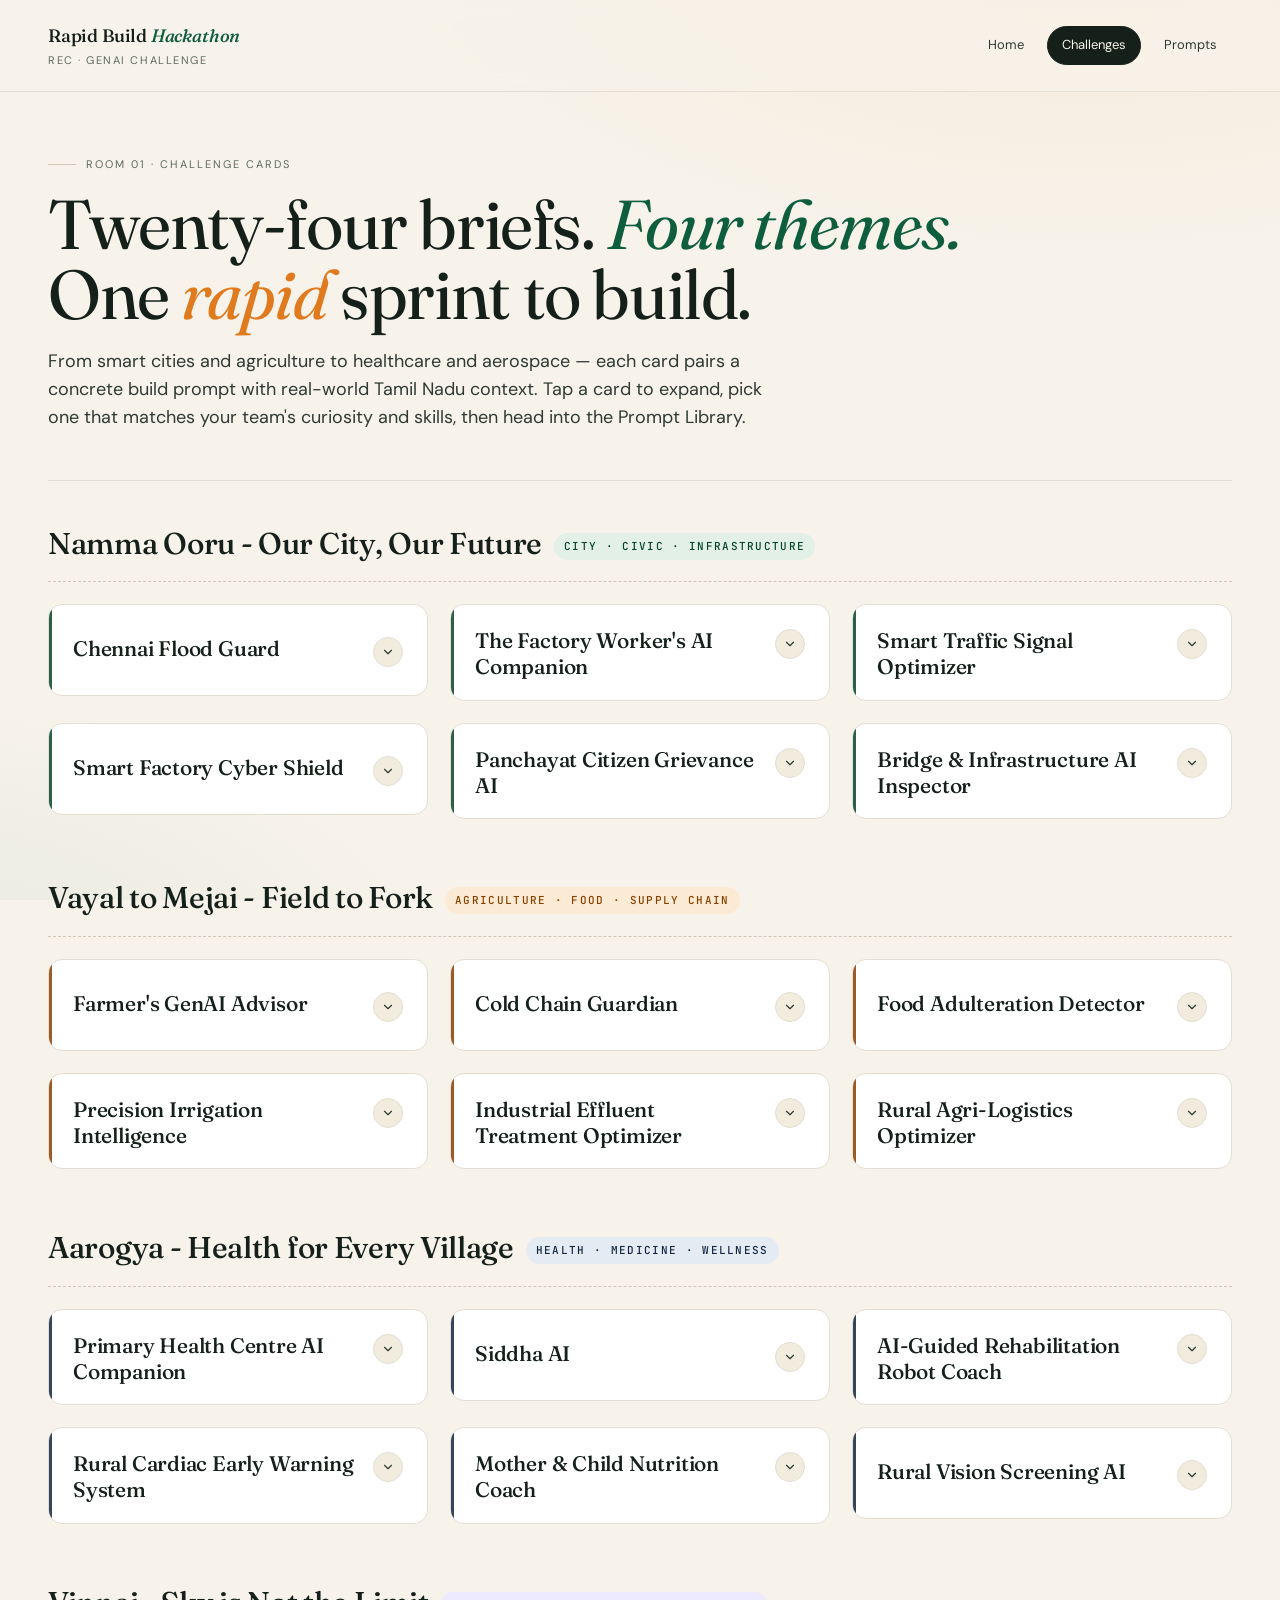
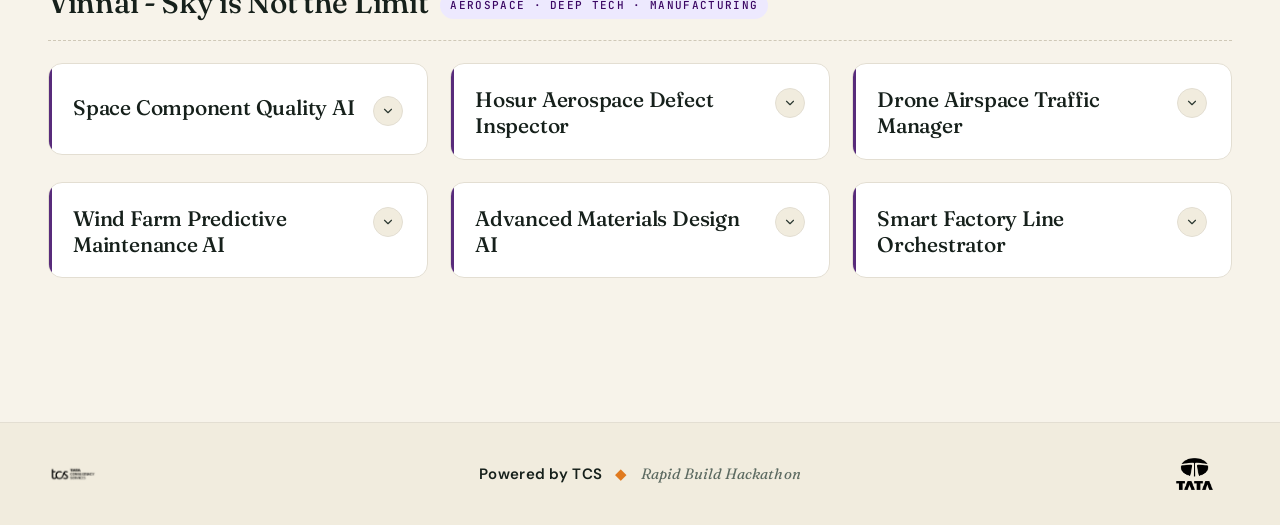
==== commit 8dc054d4: "Update theme names to full descriptive titles - Namma Ooru - Our City, Our Future - Vayal to Mejai -" ====
--- a/challenges.html
+++ b/challenges.html
@@ -38,9 +38,8 @@
     <section class="theme rise d2" data-accent="emerald">
       <header class="theme-head">
         <h2 class="theme-title">
-          Namma Ooru 2047 <span class="pill">City · Civic · Infrastructure</span>
+          Namma Ooru - Our City, Our Future <span class="pill">City · Civic · Infrastructure</span>
         </h2>
-        <span class="theme-meaning">"Our city, our future."</span>
       </header>
       <div class="challenge-grid">
 
@@ -54,8 +53,6 @@
             </div>
           </summary>
           <div class="challenge-body">
-
-            <p class="challenge-desc">Build a GenAI agent that fuses real-time rain gauge data, historical waterlogging maps, and live social media reports. It generates hyper-local flood risk alerts &mdash; by street and ward &mdash; delivered in Tamil and English via WhatsApp.</p>
             <p class="challenge-context">Chennai floods every monsoon season. Current district-level alerts arrive too late and cover large areas with no street-level precision. By the time residents on low-lying streets receive warnings, evacuation windows have already closed.</p>
             <a class="card-cta" href="prompts.html?t=Chennai%20Flood%20Guard">
               Choose this Challenge
@@ -74,8 +71,6 @@
             </div>
           </summary>
           <div class="challenge-body">
-
-            <p class="challenge-desc">Build a multilingual GenAI assistant (Tamil, Hindi, Odia, Bengali) accessible via WhatsApp. Workers query shift rosters, safety SOPs, and HR grievance status &mdash; all trained on factory procedures and labour-law summaries.</p>
             <p class="challenge-context">Sriperumbudur's 50,000+ migrant workers &mdash; from Odisha, Bihar, and West Bengal &mdash; struggle with safety protocols, shift schedules, and grievance filing due to language barriers and low digital literacy.</p>
             <a class="card-cta" href="prompts.html?t=The%20Factory%20Worker%E2%80%99s%20AI%20Companion">
               Choose this Challenge
@@ -94,8 +89,6 @@
             </div>
           </summary>
           <div class="challenge-body">
-
-            <p class="challenge-desc">Build a GenAI agent that ingests real-time CCTV analysis, GPS ambulance locations, and live congestion maps. It dynamically adjusts signal phases, creates green corridors for emergency vehicles, and predicts gridlock 30 minutes ahead.</p>
             <p class="challenge-context">Chennai's signal timings were last set decades ago and remain static. Emergency vehicles (108 ambulances, fire trucks) lose 8&ndash;12 minutes at signals &mdash; a delay that directly costs lives in cardiac and trauma cases.</p>
             <a class="card-cta" href="prompts.html?t=Smart%20Traffic%20Signal%20Optimizer">
               Choose this Challenge
@@ -114,8 +107,6 @@
             </div>
           </summary>
           <div class="challenge-body">
-
-            <p class="challenge-desc">Build a GenAI OT threat detection assistant that monitors IIoT telemetry for anomalies (lateral movement, command injection, protocol abuse). It classifies threats by severity, generates Tamil and English SOC reports, and recommends NIST-mapped containment steps.</p>
             <p class="challenge-context">Sriperumbudur's factories (Samsung, BMW, Bosch) run IIoT-connected production lines. A single ransomware hit on an OT/SCADA system halts production costing crores per hour &mdash; yet Tamil Nadu has no Industrial Cyber SOC.</p>
             <a class="card-cta" href="prompts.html?t=Smart%20Factory%20Cyber%20Shield">
               Choose this Challenge
@@ -134,8 +125,6 @@
             </div>
           </summary>
           <div class="challenge-body">
-
-            <p class="challenge-desc">Build a GenAI civic assistant where citizens report issues via WhatsApp in Tamil &mdash; text, photo, or voice. The AI classifies the complaint, extracts location, routes it to the correct department, estimates resolution time, sends follow-up reminders, and publishes a live ward-level dashboard.</p>
             <p class="challenge-context">Tamil Nadu's 12,500+ village panchayats and urban local bodies are flooded with citizen complaints &mdash; potholes, garbage, broken streetlights, water supply failures. Most sit unresolved for weeks because there is no intelligent triage, routing, or follow-up system.</p>
             <a class="card-cta" href="prompts.html?t=Panchayat%20Citizen%20Grievance%20AI">
               Choose this Challenge
@@ -154,8 +143,6 @@
             </div>
           </summary>
           <div class="challenge-body">
-
-            <p class="challenge-desc">Build a GenAI infrastructure health system that ingests drone-captured imagery of bridge surfaces and joints, vibration sensor readings, and historical inspection reports. It generates a structural health score per span, flags deterioration patterns, prioritises maintenance urgency, and produces Tamil-language field reports for PWD engineers.</p>
             <p class="challenge-context">Tamil Nadu has 2,000+ bridges, many built before 1980. Manual PWD inspections happen every 3&ndash;5 years. Cyclone-season stress, excessive monsoon runoff, and heavy commercial traffic cause structural deterioration that goes undetected between inspection cycles.</p>
             <a class="card-cta" href="prompts.html?t=Bridge%20%26%20Infrastructure%20AI%20Inspector">
               Choose this Challenge
@@ -171,9 +158,8 @@
     <section class="theme rise d3" data-accent="saffron">
       <header class="theme-head">
         <h2 class="theme-title">
-          Vayal to Mejai <span class="pill">Agriculture · Food · Supply Chain</span>
+          Vayal to Mejai - Field to Fork <span class="pill">Agriculture · Food · Supply Chain</span>
         </h2>
-        <span class="theme-meaning">"From the field to the table."</span>
       </header>
       <div class="challenge-grid">
 
@@ -187,8 +173,6 @@
             </div>
           </summary>
           <div class="challenge-body">
-
-            <p class="challenge-desc">Build a GenAI app where farmers photograph their crop and describe symptoms in spoken Tamil. The system diagnoses the disease, explains treatment in plain Tamil, and recommends organic and chemical options with dosage.</p>
             <p class="challenge-context">Tamil Nadu farmers lose 20&ndash;35% of paddy and banana crops to pests and diseases they cannot identify early. Agricultural extension officers are stretched &mdash; often one per 500 farmers in delta districts.</p>
             <a class="card-cta" href="prompts.html?t=Farmer%E2%80%99s%20GenAI%20Advisor">
               Choose this Challenge
@@ -207,8 +191,6 @@
             </div>
           </summary>
           <div class="challenge-body">
-
-            <p class="challenge-desc">Build a GenAI cold chain monitor that reads real-time temperature sensor data from trucks, predicts spoilage risk using historical patterns, and auto-suggests rerouting or emergency market offload &mdash; with Tamil voice alerts to drivers.</p>
             <p class="challenge-context">Tamil Nadu exports 40 lakh tonnes of bananas annually, but 30% spoil in transit due to temperature breaks and poor routing. Farmers lose an estimated Rs. 2,000 crore per year to this single supply chain failure.</p>
             <a class="card-cta" href="prompts.html?t=Cold%20Chain%20Guardian">
               Choose this Challenge
@@ -227,8 +209,6 @@
             </div>
           </summary>
           <div class="challenge-body">
-
-            <p class="challenge-desc">Build a GenAI quality inspector: users photograph a product and enter basic spectral colour readings from a low-cost sensor. The AI cross-references adulteration signatures, generates a risk score, and produces an FSSAI-format test report.</p>
             <p class="challenge-context">Adulteration in idli batter, turmeric powder, and gingelly oil damages Tamil Nadu's Rs. 12,000-crore food export reputation. FSSAI lab tests take 2&ndash;3 weeks &mdash; far too slow to catch bad batches at source.</p>
             <a class="card-cta" href="prompts.html?t=Food%20Adulteration%20Detector">
               Choose this Challenge
@@ -247,8 +227,6 @@
             </div>
           </summary>
           <div class="challenge-body">
-
-            <p class="challenge-desc">Build a GenAI irrigation advisor that combines low-cost soil moisture IoT sensor readings, IMD 5-day weather forecast API, and crop water-requirement tables. It generates a daily field-level irrigation schedule and sends it via SMS/WhatsApp in Tamil.</p>
             <p class="challenge-context">Cauvery delta farmers use flood irrigation, wasting 40% more water than crops need. Tamil Nadu reservoirs hit 30% capacity in 2023. Precision irrigation could save 500 billion litres annually but current systems cost too much for smallholders.</p>
             <a class="card-cta" href="prompts.html?t=Precision%20Irrigation%20Intelligence">
               Choose this Challenge
@@ -267,8 +245,6 @@
             </div>
           </summary>
           <div class="challenge-body">
-
-            <p class="challenge-desc">Build a GenAI effluent treatment plant assistant that monitors incoming wastewater parameters (COD, BOD, pH, colour index) in real time, recommends chemical dosing adjustments, predicts compliance status before the next TNPCB inspection cycle, and generates Tamil-language shift instructions for plant operators.</p>
             <p class="challenge-context">Tiruppur's textile dyeing units discharge 100 million litres of effluent daily. TNPCB compliance failures lead to factory shutdowns worth crores. Manual ETP operators cannot react fast enough to incoming wastewater variation.</p>
             <a class="card-cta" href="prompts.html?t=Industrial%20Effluent%20Treatment%20Optimizer">
               Choose this Challenge
@@ -287,8 +263,6 @@
             </div>
           </summary>
           <div class="challenge-body">
-
-            <p class="challenge-desc">Build a GenAI logistics coordinator that matches farmers with transporters based on crop type, quantity, distance, and market timing. It optimises routes to eliminate empty return trips, negotiates rates via a chat interface, and sends Tamil WhatsApp confirmation to all parties.</p>
             <p class="challenge-context">Tamil Nadu farmers lose 15&ndash;20% of post-harvest value to poor logistics &mdash; wrong vehicle type, empty return trips, and market timing mismatches. No digital platform connects farmers, transporters, and APMC mandis at the village level in Tamil.</p>
             <a class="card-cta" href="prompts.html?t=Rural%20Agri-Logistics%20Optimizer">
               Choose this Challenge
@@ -304,9 +278,8 @@
     <section class="theme rise d3" data-accent="indigo">
       <header class="theme-head">
         <h2 class="theme-title">
-          Aarogya Tamilagam <span class="pill">Health · Medicine · Wellness</span>
+          Aarogya - Health for Every Village <span class="pill">Health · Medicine · Wellness</span>
         </h2>
-        <span class="theme-meaning">"A healthy Tamil Nadu."</span>
       </header>
       <div class="challenge-grid">
 
@@ -320,8 +293,6 @@
             </div>
           </summary>
           <div class="challenge-body">
-
-            <p class="challenge-desc">Build a GenAI clinical companion that listens to doctor-patient conversations in Tamil, auto-fills structured patient history, suggests differential diagnoses from symptom clusters, and drafts referral letters with ICD-11 codes.</p>
             <p class="challenge-context">Tamil Nadu's 1,800 Primary Health Centres handle over 10 million patient visits monthly. Doctors spend 40% of consultation time on paperwork &mdash; history recording, prescription writing, and referral notes &mdash; cutting into actual care time.</p>
             <a class="card-cta" href="prompts.html?t=Primary%20Health%20Centre%20AI%20Companion">
               Choose this Challenge
@@ -340,8 +311,6 @@
             </div>
           </summary>
           <div class="challenge-body">
-
-            <p class="challenge-desc">Build a GenAI assistant that takes Siddha diagnostic inputs and maps them to modern medical equivalents. It suggests integrative treatment plans and flags red-flag symptoms requiring urgent referral to an allopathic physician.</p>
             <p class="challenge-context">Tamil Nadu has 20,000+ registered Siddha practitioners treating millions. No digital system connects Siddha diagnoses &mdash; Naadi pariksha, Mukkutra imbalance &mdash; to modern lab results or structured referral pathways.</p>
             <a class="card-cta" href="prompts.html?t=Siddha%20AI">
               Choose this Challenge
@@ -360,8 +329,6 @@
             </div>
           </summary>
           <div class="challenge-body">
-
-            <p class="challenge-desc">Build an AI rehab coach that drives a low-cost 3D-printed robotic arm through patient-specific exercises. GenAI adapts the protocol from real-time range-of-motion sensor feedback, tracks weekly progress, and pushes summary reports to a remote supervising physio.</p>
             <p class="challenge-context">Tamil Nadu records 35,000+ stroke survivors annually. Post-stroke physiotherapy is unavailable in 80% of rural PHCs. Patients who cannot travel to district hospitals simply do not recover, leaving them permanently dependent.</p>
             <a class="card-cta" href="prompts.html?t=AI-Guided%20Rehabilitation%20Robot%20Coach">
               Choose this Challenge
@@ -380,8 +347,6 @@
             </div>
           </summary>
           <div class="challenge-body">
-
-            <p class="challenge-desc">Build a GenAI system that analyses ECG signals from a low-cost single-lead wearable patch. It detects arrhythmia and pre-infarction patterns, instantly pushes a clinical summary and risk score to the nearest 108 control room and the patient's assigned cardiologist.</p>
             <p class="challenge-context">Tamil Nadu loses 40,000+ lives annually to preventable cardiac events. In rural areas, ECG machines are unaffordable and cardiologists are unreachable. The 108 ambulance arrives after the golden hour &mdash; because no one triggered the alert in time.</p>
             <a class="card-cta" href="prompts.html?t=Rural%20Cardiac%20Early%20Warning%20System">
               Choose this Challenge
@@ -400,8 +365,6 @@
             </div>
           </summary>
           <div class="challenge-body">
-
-            <p class="challenge-desc">Build a GenAI nutrition coach for ICDS Anganwadi workers. It generates personalised weekly meal plans for pregnant mothers and children under 5 &mdash; using locally available TN foods, seasonal availability, and family income constraints. It sends Tamil-language voice messages with cooking instructions and monthly growth tracking nudges.</p>
             <p class="challenge-context">Tamil Nadu has a 16% child stunting rate despite strong Anganwadi coverage. Mothers receive generic nutrition guidance that ignores local food availability, family income level, and cultural food preferences.</p>
             <a class="card-cta" href="prompts.html?t=Mother%20%26%20Child%20Nutrition%20Coach">
               Choose this Challenge
@@ -420,8 +383,6 @@
             </div>
           </summary>
           <div class="challenge-body">
-
-            <p class="challenge-desc">Build a GenAI-powered retinal screening tool that analyses fundus photographs taken with a low-cost smartphone adapter. It classifies diabetic retinopathy grade, detects early cataract signs, flags urgent referrals, and generates Tamil-language patient counselling messages and referral notes.</p>
             <p class="challenge-context">Tamil Nadu has 500,000+ preventable blindness cases annually. Diabetic retinopathy and cataract go undiagnosed in rural areas because ophthalmologists are concentrated in Chennai, Madurai, and Coimbatore. Patients present only after permanent vision loss.</p>
             <a class="card-cta" href="prompts.html?t=Rural%20Vision%20Screening%20AI">
               Choose this Challenge
@@ -437,9 +398,8 @@
     <section class="theme rise d4" data-accent="violet">
       <header class="theme-head">
         <h2 class="theme-title">
-          Vinnai Thodum Tamilagam <span class="pill">Aerospace · Deep Tech · Manufacturing</span>
+          Vinnai - Sky is Not the Limit <span class="pill">Aerospace · Deep Tech · Manufacturing</span>
         </h2>
-        <span class="theme-meaning">"Reaching for the stars."</span>
       </header>
       <div class="challenge-grid">
 
@@ -453,8 +413,6 @@
             </div>
           </summary>
           <div class="challenge-body">
-
-            <p class="challenge-desc">Build a GenAI system that cross-references component inspection images, test report PDFs, and supplier quality records to flag anomaly patterns before assembly &mdash; generating a risk score and plain-language explanation per flagged component.</p>
             <p class="challenge-context">ISRO launch vehicles use thousands of components from multiple suppliers. Quality anomalies are typically caught only after full assembly &mdash; causing multi-crore rework cycles and pushing launch windows back by months.</p>
             <a class="card-cta" href="prompts.html?t=Space%20Component%20Quality%20AI">
               Choose this Challenge
@@ -473,8 +431,6 @@
             </div>
           </summary>
           <div class="challenge-body">
-
-            <p class="challenge-desc">Build a GenAI vision agent that analyses high-resolution images of aerospace components, detects and classifies surface defects, maps findings onto the corresponding CAD drawing, and auto-generates an AS9100-compliant inspection report.</p>
             <p class="challenge-context">Tamil Nadu's Hosur cluster manufactures critical parts for HAL and ISRO. Manual visual inspection misses micro-cracks and surface defects in composite materials &mdash; with potentially catastrophic consequences in flight.</p>
             <a class="card-cta" href="prompts.html?t=Hosur%20Aerospace%20Defect%20Inspector">
               Choose this Challenge
@@ -493,8 +449,6 @@
             </div>
           </summary>
           <div class="challenge-body">
-
-            <p class="challenge-desc">Build a GenAI UTM dashboard that ingests live drone GPS telemetry, assigns conflict-free flight corridors, detects path conflicts and auto-reroutes, enforces geofencing around restricted zones, and generates DGCA-compliant mission logs.</p>
             <p class="challenge-context">Tamil Nadu's industrial corridors (Sriperumbudur, Hosur, Tirunelveli) are adopting commercial drones for delivery, inspection, and crop spraying. No Unmanned Traffic Management system exists at low altitude &mdash; drone conflicts and DGCA violations are rising weekly.</p>
             <a class="card-cta" href="prompts.html?t=Drone%20Airspace%20Traffic%20Manager">
               Choose this Challenge
@@ -513,8 +467,6 @@
             </div>
           </summary>
           <div class="challenge-body">
-
-            <p class="challenge-desc">Build a GenAI predictive maintenance system that ingests vibration sensor streams, SCADA wind and power data, and historical failure records. It identifies turbines needing attention 72 hours ahead, generates prioritised work orders, and produces Tamil-language technician briefing notes.</p>
             <p class="challenge-context">Tirunelveli's Mupandal wind farm is one of Asia's largest onshore installations. Turbine downtime costs Rs 50,000+ per hour. Calendar-based maintenance causes both unnecessary shutdowns and catastrophic unplanned failures.</p>
             <a class="card-cta" href="prompts.html?t=Wind%20Farm%20Predictive%20Maintenance%20AI">
               Choose this Challenge
@@ -533,8 +485,6 @@
             </div>
           </summary>
           <div class="challenge-body">
-
-            <p class="challenge-desc">Build a GenAI materials discovery assistant that suggests composite formulations based on performance targets. It generates FEA simulation parameters, cross-references patent databases to ensure novelty, and produces a structured test specification document.</p>
             <p class="challenge-context">Tamil Nadu's defence and aerospace suppliers need lighter, stronger composite materials but depend on expensive foreign material databases and iterative physical testing. A single composite formulation R&amp;D cycle takes 6&ndash;12 months.</p>
             <a class="card-cta" href="prompts.html?t=Advanced%20Materials%20Design%20AI">
               Choose this Challenge
@@ -553,8 +503,6 @@
             </div>
           </summary>
           <div class="challenge-body">
-
-            <p class="challenge-desc">Build a GenAI factory orchestrator that fuses real-time PLC/SCADA sensor streams, maintenance logs, and production schedules. It predicts line stoppages 4 hours ahead, auto-generates Tamil-language shift-handover briefings, and recommends micro-schedule adjustments to meet daily output targets.</p>
             <p class="challenge-context">Tamil Nadu's auto-component manufacturers (supplying Ashok Leyland, TVS, Royal Enfield) lose 12&ndash;18% of production capacity to unplanned assembly line stoppages. Current HMI dashboards display historical data &mdash; they do not predict or prevent failures.</p>
             <a class="card-cta" href="prompts.html?t=Smart%20Factory%20Line%20Orchestrator">
               Choose this Challenge
